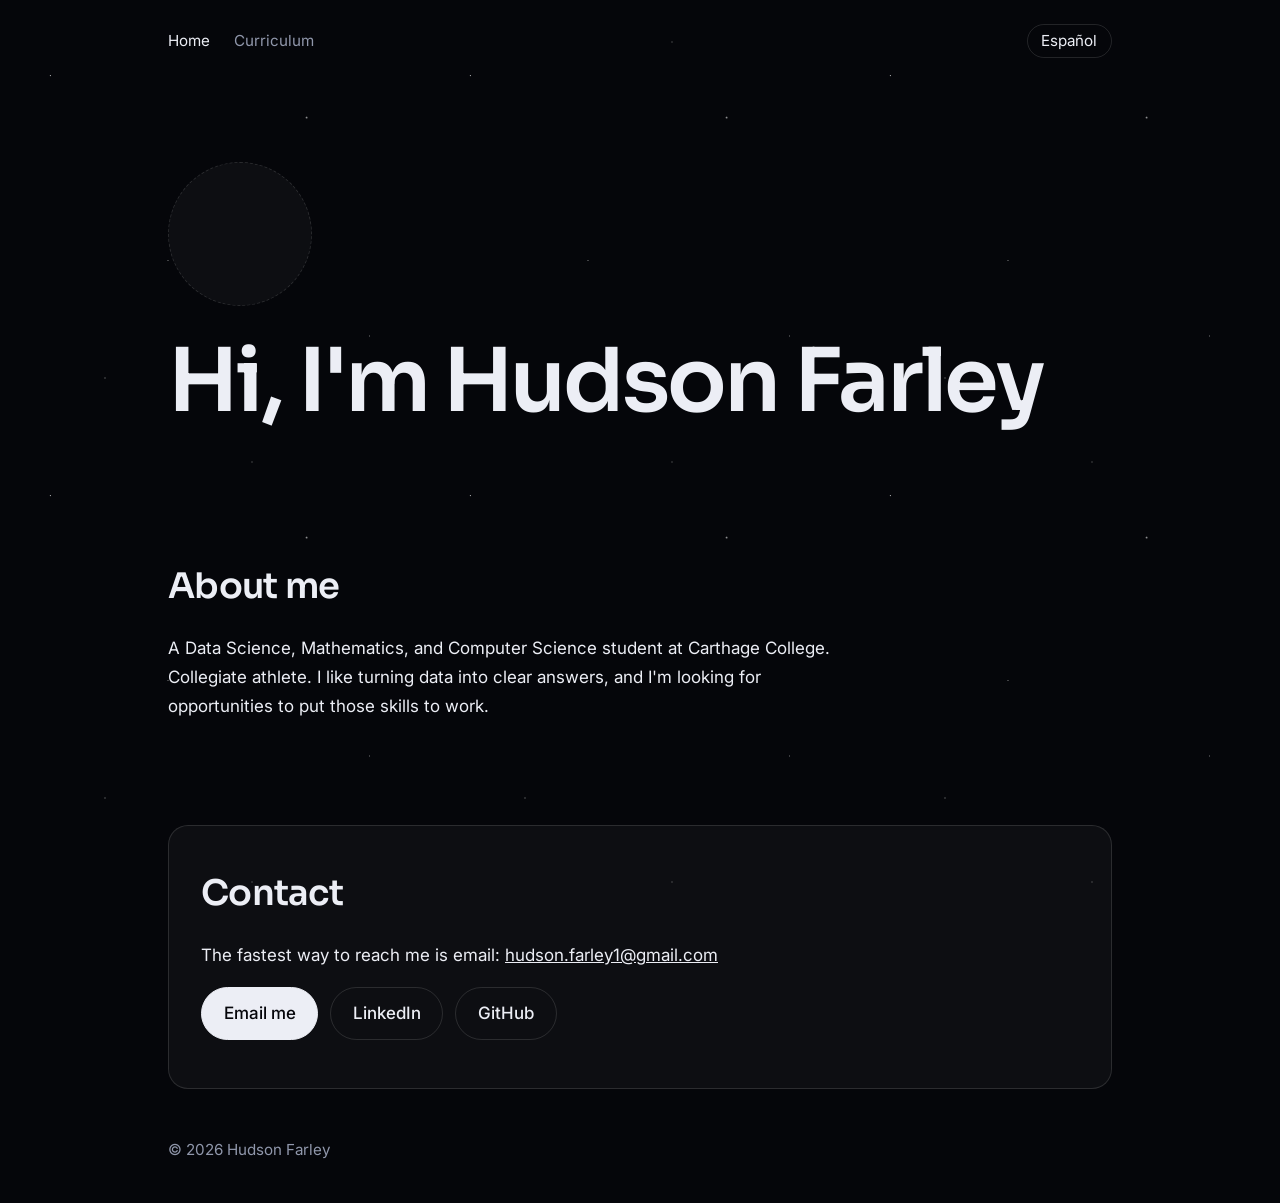
==== index.html @ 5ba435f9 "Update index.html" ====
<!DOCTYPE html>
<html lang="en">
<head>
<meta charset="utf-8">
<meta name="viewport" content="width=device-width, initial-scale=1">
<title>Hudson Farley | Portfolio</title>
<meta name="description" content="Hudson Farley: about me and contact information.">
<link rel="stylesheet" href="assets/style.css?v=3">
<style>
  .portrait{width:9rem;aspect-ratio:1;border-radius:50%;overflow:hidden;border:1px dashed var(--line);background:var(--card);margin-bottom:1.75rem}
  .portrait:has(img){border:1px solid var(--line)}
  .portrait img{width:100%;height:100%;object-fit:cover;display:block}
</style>
</head>
<body>
<div class="wrap">

  <nav aria-label="Main">
    <div class="links">
      <a href="index.html" aria-current="page" style="color:var(--ink)">Home</a>
      <a href="curriculum.html">Curriculum</a>
    </div>
    <a class="lang" href="es/index.html" hreflang="es" lang="es">Español</a>
  </nav>

  <header class="hero">
    <div class="portrait"><img src="images/portrait.jpg" alt="Photo of Hudson Farley" onerror="this.remove()"></div>
    <h1>Hi, I'm <span>Hudson Farley</span></h1>
  </header>

  <main>
    <section id="about">
      <h2>About me</h2>
      <p>A Data Science, Mathematics, and Computer Science student at Carthage College. Collegiate athlete. I like turning data into clear answers, and I'm looking for opportunities to put those skills to work.</p>
    </section>

    <section id="contact" class="contact">
      <h2>Contact</h2>
      <p>The fastest way to reach me is email: <a href="mailto:hudson.farley1@gmail.com">hudson.farley1@gmail.com</a></p>
      <div class="btns">
        <a class="btn primary" href="mailto:hudson.farley1@gmail.com">Email me</a>
        <a class="btn" href="https://www.linkedin.com/in/hudson-farley-6917283b4/">LinkedIn</a>
        <a class="btn" href="https://github.com/hdsn-frly">GitHub</a>
      </div>
    </section>
  </main>

  <footer>&copy; 2026 Hudson Farley</footer>
</div>
</body>
</html>
---- assets/style.css ----
@import url('https://fonts.googleapis.com/css2?family=Sora:wght@500;600;700&family=Inter:wght@400;500;600&display=swap');

:root{
  color-scheme:dark;
  --bg:#05060A; --ink:#ECEEF5; --muted:#9097AB; --line:rgba(255,255,255,.12);
  --card:rgba(255,255,255,.035); --accent:#8FB8FF;
  --display:'Sora',system-ui,sans-serif;
  --body:'Inter',system-ui,sans-serif;
  --ease:cubic-bezier(.4,0,.2,1);
}
*{box-sizing:border-box}
html{scroll-behavior:smooth;background:var(--bg)
  /* NOT WORKING ;background:radial-gradient(ellipse 70% 100% at 50% 0%,rgba(143,184,255,.14),transparent 70%) top/100% 90vh no-repeat,var(--bg) */
}body{margin:0;color:var(--ink);font:400 1.0625rem/1.7 var(--body);-webkit-font-smoothing:antialiased;overflow-x:clip}
body::before{content:"";position:fixed;inset:0;z-index:-1;pointer-events:none;background-size:420px 420px;background-image:
  radial-gradient(1px 1px at 12% 18%,rgba(255,255,255,.7),transparent),
  radial-gradient(1px 1px at 40% 62%,rgba(255,255,255,.5),transparent),
  radial-gradient(1.5px 1.5px at 73% 28%,rgba(255,255,255,.6),transparent),
  radial-gradient(1px 1px at 88% 80%,rgba(255,255,255,.45),transparent),
  radial-gradient(1px 1px at 25% 90%,rgba(255,255,255,.5),transparent),
  radial-gradient(1px 1px at 60% 10%,rgba(255,255,255,.4),transparent)}
a{color:inherit}
:focus-visible{outline:2px solid var(--accent);outline-offset:3px;border-radius:6px}
.wrap{max-width:62rem;margin:0 auto;padding:0 1.5rem}
h1,h2,h3{font-family:var(--display);line-height:1.1;margin:0;font-weight:600}
h2{font-size:clamp(1.6rem,3.5vw,2.2rem);letter-spacing:-.02em;margin-bottom:1.75rem}
p{max-width:62ch}

/* navvvvvvvvv */
nav{display:flex;justify-content:space-between;align-items:center;padding:1.5rem 0;gap:1rem;flex-wrap:wrap}
nav .links{display:flex;gap:1.5rem;flex-wrap:wrap}
nav a{text-decoration:none;font-size:.95rem;color:var(--muted);transition:color .25s var(--ease)}
nav a:hover{color:var(--ink)}
nav a.lang{color:var(--ink);border:1px solid var(--line);border-radius:99px;padding:.2rem .85rem;transition:border-color .25s var(--ease)}
nav a.lang:hover{border-color:rgba(255,255,255,.35)}

/* heroooooooo */
.hero{position:relative;isolation:isolate;padding:5rem 0}
/* NOT WORKING: remove this comment marker and its closing marker to bring the planet and ring back
.hero::after{content:"";position:absolute;z-index:-1;top:0;right:0;width:min(22rem,55vw);aspect-ratio:1;border-radius:50%;
  background:radial-gradient(circle at 32% 28%,rgba(143,184,255,.35),rgba(143,184,255,.06) 45%,transparent 70%);
  box-shadow:inset 0 0 0 1px var(--line),0 0 120px rgba(143,184,255,.12)}
.hero::before{content:"";position:absolute;z-index:-1;top:6rem;right:-1rem;width:min(30rem,75vw);height:min(8rem,20vw);border:1px solid var(--line);border-radius:50%;transform:rotate(-16deg)}
*/
.hero h1{font-size:clamp(2.8rem,9vw,5.5rem);letter-spacing:-.035em}
.hero p.lead{font-size:1.25rem;margin:1.5rem 0 2rem;color:var(--muted);max-width:52ch}
.btns{display:flex;gap:.75rem;flex-wrap:wrap}
.btn{display:inline-block;padding:.7rem 1.35rem;border-radius:99px;font-weight:500;text-decoration:none;border:1px solid var(--line)
  /* ;transition:background .25s var(--ease),border-color .25s var(--ease),transform .25s var(--ease) */
}
/* .btn:hover{border-color:rgba(255,255,255,.35);background:rgba(255,255,255,.06);transform:translateY(-2px)} */
.btn.primary{background:var(--ink);border-color:var(--ink);color:var(--bg)}
/* .btn.primary:hover{background:#fff;border-color:#fff} */
.stickers{display:flex;gap:.5rem;flex-wrap:wrap;margin-top:2.5rem}
.sticker{padding:.3rem .85rem;border-radius:99px;font-size:.9rem;font-weight:500;background:var(--card);border:1px solid var(--line);animation:rise .7s var(--ease) both}
.sticker:nth-child(2){animation-delay:.08s}.sticker:nth-child(3){animation-delay:.16s}
.sticker:nth-child(4){animation-delay:.24s}.sticker:nth-child(5){animation-delay:.32s}
.sticker:nth-child(6){animation-delay:.4s}.sticker:nth-child(7){animation-delay:.48s}
@keyframes rise{from{opacity:0;transform:translateY(8px)}to{opacity:1;transform:none}}

section{padding:3.5rem 0}

/* projectssssssssss */
.project{display:grid;grid-template-columns:2px 1fr auto;gap:1.25rem;background:var(--card);border:1px solid var(--line);border-radius:.9rem;padding:1.5rem;margin-bottom:1rem;align-items:start;transition:border-color .25s var(--ease),background .25s var(--ease)}
.project:hover{border-color:rgba(143,184,255,.45);background:rgba(255,255,255,.055)}
.project .bar{align-self:stretch;background:var(--accent);opacity:.7;border-radius:2px}
.project h3{font-size:1.35rem;letter-spacing:-.01em;margin-bottom:.4rem}
.project p{margin:.2rem 0 .9rem;color:var(--muted)}
.tags{display:flex;gap:.4rem;flex-wrap:wrap;list-style:none;padding:0;margin:0}
.tags li{font-size:.8rem;font-weight:500;padding:.1rem .65rem;border-radius:99px;border:1px solid var(--line);color:var(--muted)}
.project a.go{color:var(--accent);font-weight:500;white-space:nowrap;text-decoration:none}
.project a.go:hover{text-decoration:underline;text-underline-offset:4px}
@media(max-width:600px){.project{grid-template-columns:2px 1fr}.project a.go{grid-column:2}}

/* about / skills / timeline */
.two{display:grid;grid-template-columns:1.3fr 1fr;gap:3rem}
@media(max-width:760px){.two{grid-template-columns:1fr;gap:1.5rem}}
.skills{display:grid;gap:1.25rem}
.skills h3{font-size:1.05rem;margin-bottom:.3rem}
.skills p{margin:0;color:var(--muted)}
.timeline{list-style:none;margin:0;padding:0 0 0 1.5rem;border-left:1px solid var(--line)}
.timeline li{position:relative;margin-bottom:1.75rem}
.timeline li::before{content:"";position:absolute;left:calc(-1.5rem - 4px);top:.6rem;width:7px;height:7px;border-radius:50%;background:var(--accent);box-shadow:0 0 0 4px var(--bg)}
.timeline b{font-family:var(--display);font-weight:600;font-size:1.15rem}
.timeline span{display:block;color:var(--muted);font-size:.95rem}

/* galleryyyyyyyyyyyy */
.gallery{display:grid;grid-template-columns:repeat(auto-fit,minmax(200px,1fr));gap:1rem}
.gallery figure{margin:0;aspect-ratio:4/3;border-radius:.9rem;overflow:hidden;background:var(--card);border:1px dashed var(--line)}
.gallery figure:has(img){border:0}
.gallery img{width:100%;height:100%;object-fit:cover;display:block}

/* contaaaaaaaaaaaact */
.contact{background:var(--card);border:1px solid var(--line);border-radius:1.25rem;padding:3rem 2rem;margin:2rem 0 3rem}
footer{padding:0 0 2.5rem;color:var(--muted);font-size:.95rem}
footer a:hover{color:var(--ink)}

/* language picker (unused now) */
.picker{position:relative;isolation:isolate;min-height:100vh;display:grid;place-content:center;text-align:center;padding:2rem}
.picker::after{content:"";position:absolute;z-index:-1;left:50%;top:50%;width:min(30rem,85vw);aspect-ratio:1;transform:translate(-50%,-50%);border-radius:50%;
  background:radial-gradient(circle at 35% 30%,rgba(143,184,255,.28),rgba(143,184,255,.05) 50%,transparent 72%);
  box-shadow:inset 0 0 0 1px var(--line),0 0 140px rgba(143,184,255,.1)}
.picker h1{font-size:clamp(2.2rem,7vw,4rem);letter-spacing:-.03em;margin-bottom:2rem}
.picker .btns{justify-content:center}
.picker .btn{font-size:1.15rem;padding:.9rem 1.9rem}

@media (prefers-reduced-motion:reduce){
  html{scroll-behavior:auto}.sticker{animation:none}.btn,.project,nav a{transition:none}
}
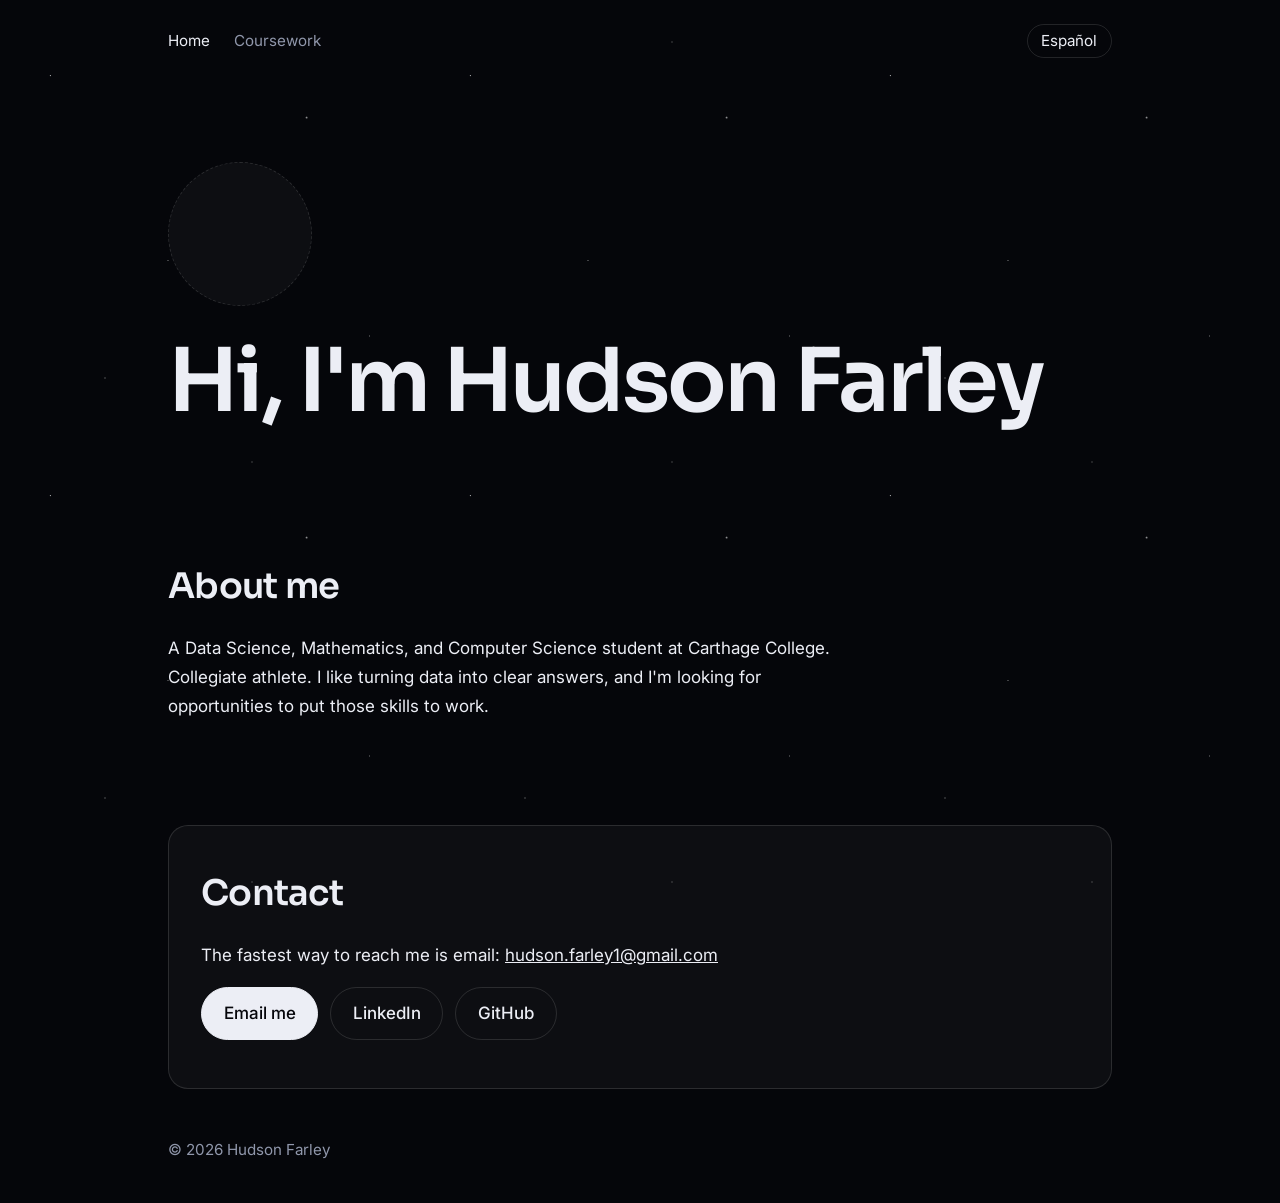
==== commit 59e80e9f: "Update index.html" ====
--- a/index.html
+++ b/index.html
@@ -18,7 +18,7 @@
   <nav aria-label="Main">
     <div class="links">
       <a href="index.html" aria-current="page" style="color:var(--ink)">Home</a>
-      <a href="curriculum.html">Curriculum</a>
+      <a href="coursework.html">Coursework</a>
     </div>
     <a class="lang" href="es/index.html" hreflang="es" lang="es">Español</a>
   </nav>
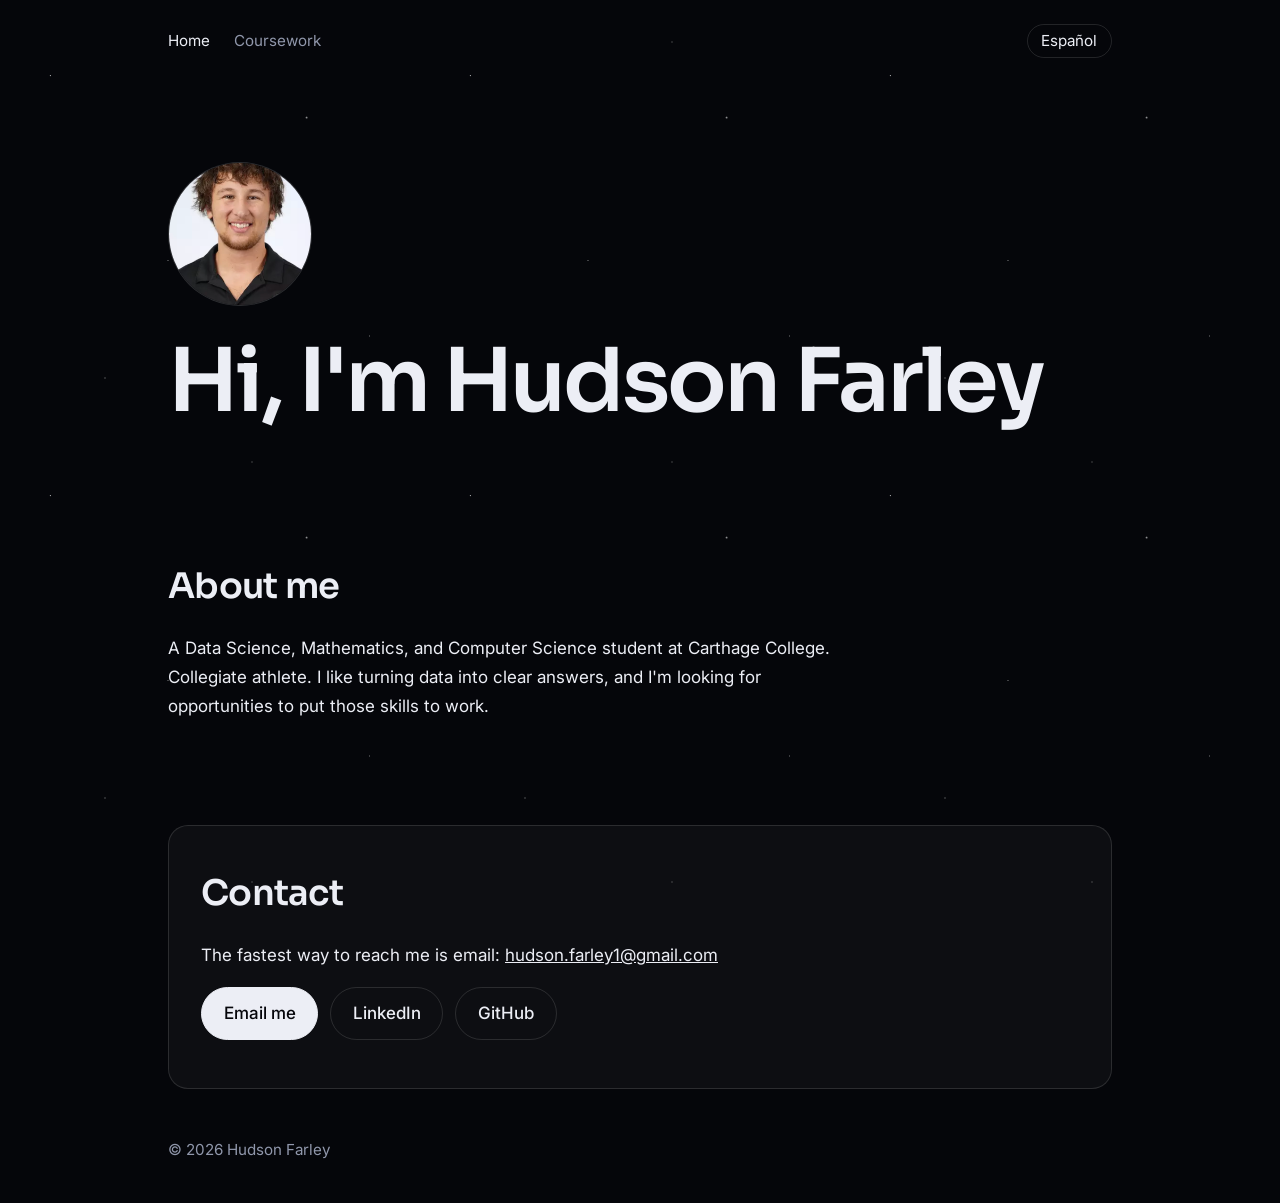
==== commit e80dd28c: "Update index.html" ====
--- a/index.html
+++ b/index.html
@@ -24,7 +24,7 @@
   </nav>
 
   <header class="hero">
-    <div class="portrait"><img src="images/portrait.jpg" alt="Photo of Hudson Farley" onerror="this.remove()"></div>
+    <div class="portrait"><img src="images/portrait.png" alt="Photo of Hudson Farley" onerror="this.remove()"></div>
     <h1>Hi, I'm <span>Hudson Farley</span></h1>
   </header>
 
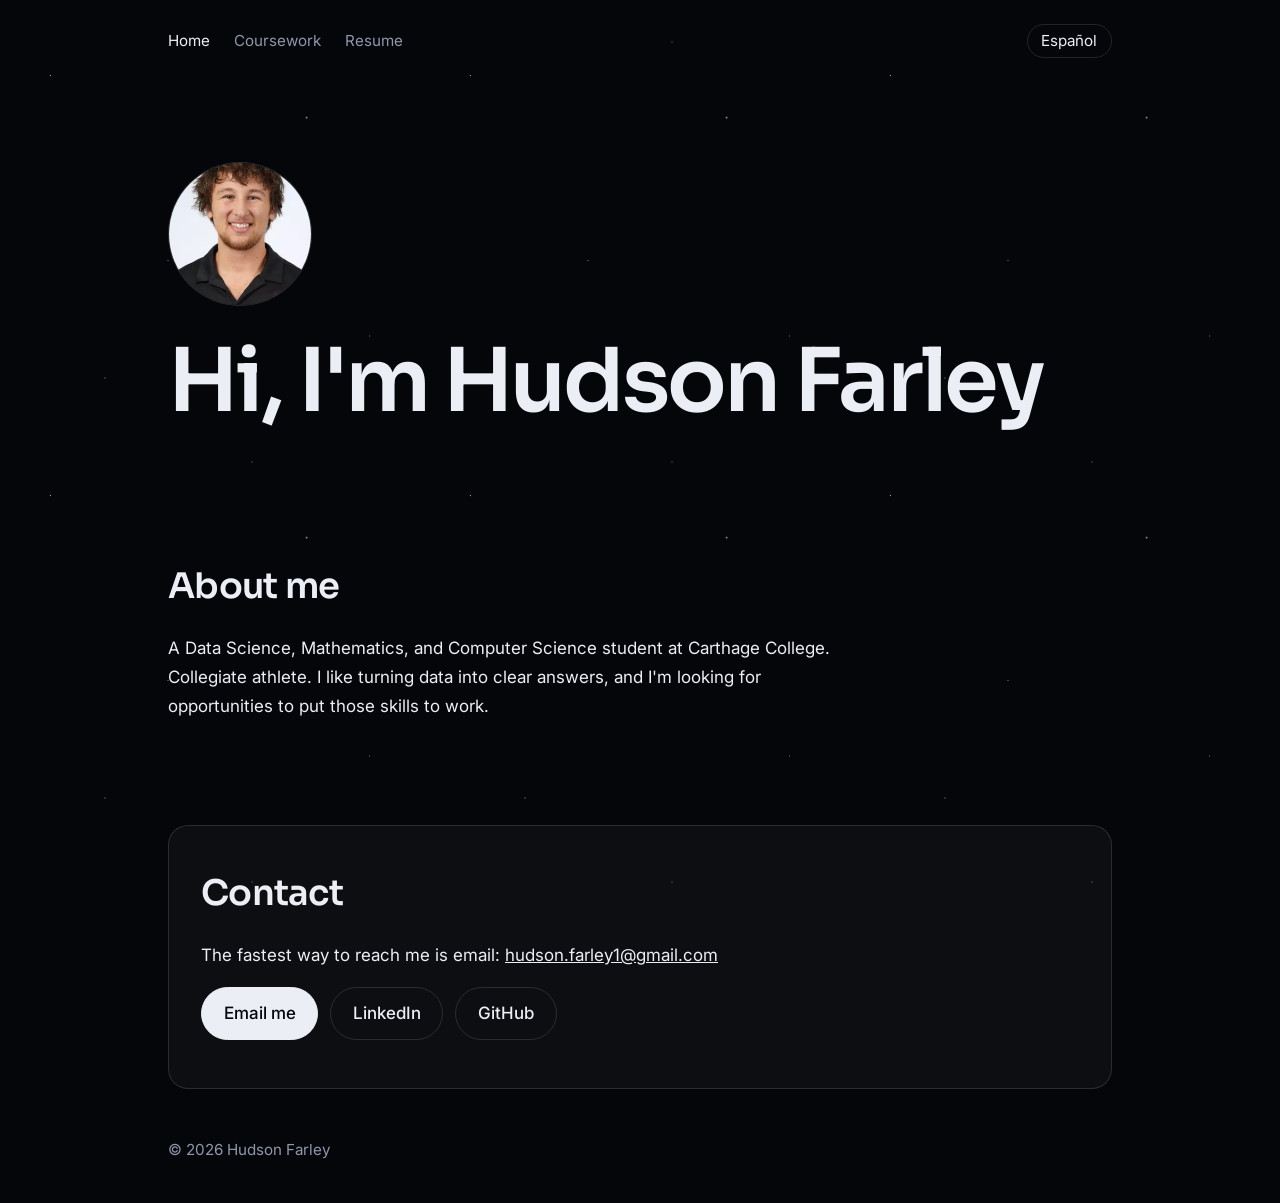
==== commit 317a51ff: "Update index.html" ====
--- a/index.html
+++ b/index.html
@@ -19,6 +19,7 @@
     <div class="links">
       <a href="index.html" aria-current="page" style="color:var(--ink)">Home</a>
       <a href="coursework.html">Coursework</a>
+      <a href="resume.html">Resume</a>
     </div>
     <a class="lang" href="es/index.html" hreflang="es" lang="es">Español</a>
   </nav>
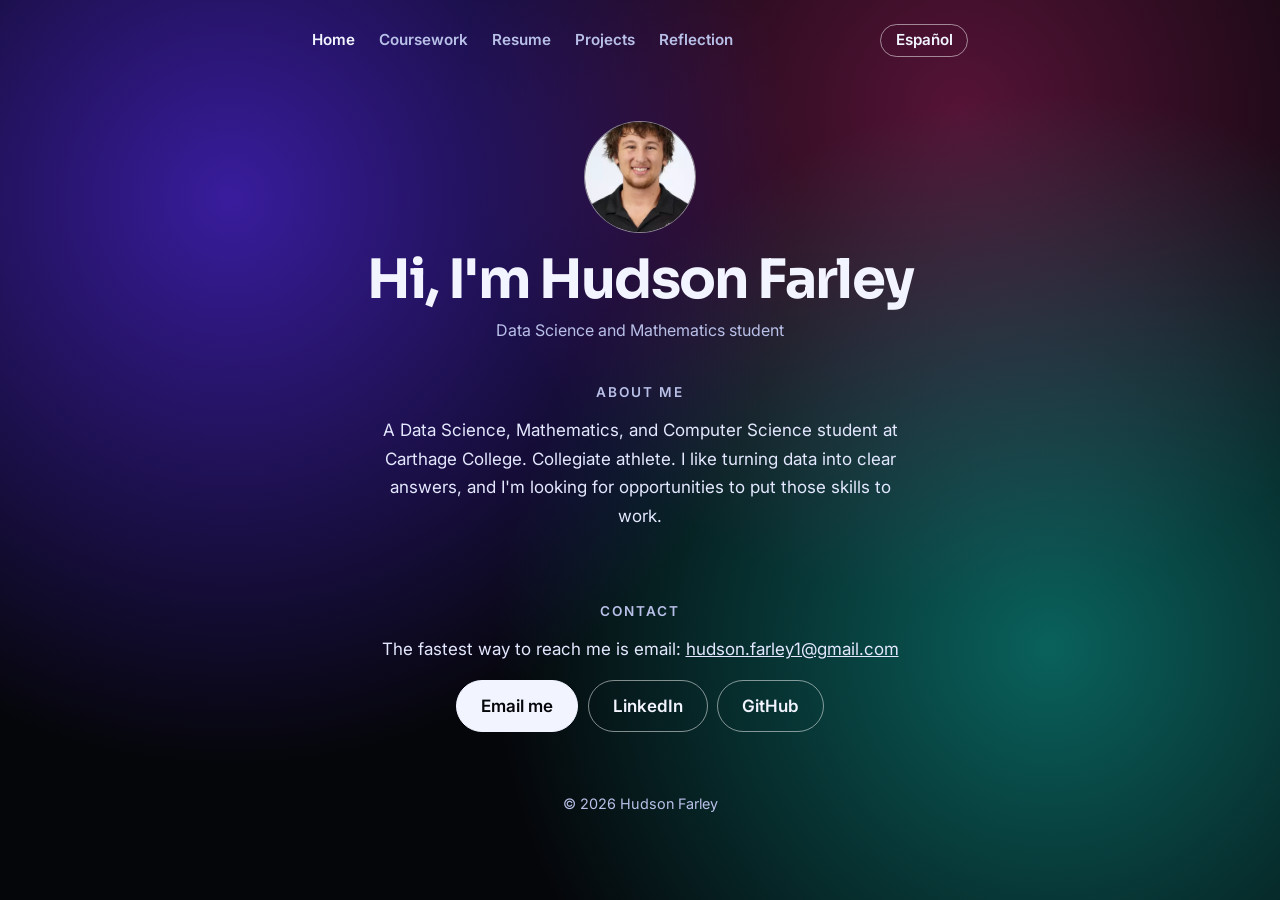
==== commit a3a2e15f: "Update index.html" ====
--- a/index.html
+++ b/index.html
@@ -20,6 +20,8 @@
       <a href="index.html" aria-current="page" style="color:var(--ink)">Home</a>
       <a href="coursework.html">Coursework</a>
       <a href="resume.html">Resume</a>
+      <a href="projects.html">Projects</a>
+      <a href="reflection.html">Reflection</a>
     </div>
     <a class="lang" href="es/index.html" hreflang="es" lang="es">Español</a>
   </nav>
--- a/assets/style.css
+++ b/assets/style.css
@@ -1,109 +1,54 @@
-@import url('https://fonts.googleapis.com/css2?family=Sora:wght@500;600;700&family=Inter:wght@400;500;600&display=swap');
+@import url('https://fonts.googleapis.com/css2?family=Sora:wght@600;700&family=Inter:wght@400;600&display=swap');
 
 :root{
   color-scheme:dark;
-  --bg:#05060A; --ink:#ECEEF5; --muted:#9097AB; --line:rgba(255,255,255,.12);
-  --card:rgba(255,255,255,.035); --accent:#8FB8FF;
-  --display:'Sora',system-ui,sans-serif;
-  --body:'Inter',system-ui,sans-serif;
-  --ease:cubic-bezier(.4,0,.2,1);
+  --ink:#F2F4FF; --muted:#B9C0E8; --line:rgba(255,255,255,.5);
+  --card:rgba(5,6,10,.5); --accent:#7DD3FC;
 }
 *{box-sizing:border-box}
-html{scroll-behavior:smooth;background:var(--bg)
-  /* NOT WORKING ;background:radial-gradient(ellipse 70% 100% at 50% 0%,rgba(143,184,255,.14),transparent 70%) top/100% 90vh no-repeat,var(--bg) */
-}body{margin:0;color:var(--ink);font:400 1.0625rem/1.7 var(--body);-webkit-font-smoothing:antialiased;overflow-x:clip}
-body::before{content:"";position:fixed;inset:0;z-index:-1;pointer-events:none;background-size:420px 420px;background-image:
-  radial-gradient(1px 1px at 12% 18%,rgba(255,255,255,.7),transparent),
-  radial-gradient(1px 1px at 40% 62%,rgba(255,255,255,.5),transparent),
-  radial-gradient(1.5px 1.5px at 73% 28%,rgba(255,255,255,.6),transparent),
-  radial-gradient(1px 1px at 88% 80%,rgba(255,255,255,.45),transparent),
-  radial-gradient(1px 1px at 25% 90%,rgba(255,255,255,.5),transparent),
-  radial-gradient(1px 1px at 60% 10%,rgba(255,255,255,.4),transparent)}
+html{scroll-behavior:smooth;min-height:100%;background:
+  radial-gradient(circle at 18% 22%,rgba(91,43,255,.6),transparent 45%),
+  radial-gradient(circle at 82% 72%,rgba(15,208,192,.45),transparent 45%),
+  radial-gradient(circle at 75% 12%,rgba(255,46,147,.32),transparent 40%),
+  #05060A;background-attachment:fixed}
+body{margin:0;color:var(--ink);font:400 1.0625rem/1.7 Inter,system-ui,sans-serif;-webkit-font-smoothing:antialiased}
 a{color:inherit}
 :focus-visible{outline:2px solid var(--accent);outline-offset:3px;border-radius:6px}
-.wrap{max-width:62rem;margin:0 auto;padding:0 1.5rem}
-h1,h2,h3{font-family:var(--display);line-height:1.1;margin:0;font-weight:600}
-h2{font-size:clamp(1.6rem,3.5vw,2.2rem);letter-spacing:-.02em;margin-bottom:1.75rem}
-p{max-width:62ch}
+.wrap{max-width:44rem;margin:0 auto;padding:0 1.5rem}
+h1,h2,h3{font-family:Sora,system-ui,sans-serif;margin:0;line-height:1.1}
+p{max-width:34rem;margin:0 auto 1rem;color:#E4E8FF}
 
-/* navvvvvvvvv */
-nav{display:flex;justify-content:space-between;align-items:center;padding:1.5rem 0;gap:1rem;flex-wrap:wrap}
+/* nav */
+nav{display:flex;justify-content:space-between;align-items:center;flex-wrap:wrap;gap:.75rem 1rem;padding:1.5rem 0}
 nav .links{display:flex;gap:1.5rem;flex-wrap:wrap}
-nav a{text-decoration:none;font-size:.95rem;color:var(--muted);transition:color .25s var(--ease)}
-nav a:hover{color:var(--ink)}
-nav a.lang{color:var(--ink);border:1px solid var(--line);border-radius:99px;padding:.2rem .85rem;transition:border-color .25s var(--ease)}
-nav a.lang:hover{border-color:rgba(255,255,255,.35)}
+nav a{text-decoration:none;font-size:.95rem;font-weight:600;color:var(--muted)}
+nav a[aria-current="page"]{color:var(--ink)}
+nav a.lang{color:var(--ink);border:1px solid var(--line);border-radius:99px;padding:.15rem .9rem}
 
-/* heroooooooo */
-.hero{position:relative;isolation:isolate;padding:5rem 0}
-/* NOT WORKING: remove this comment marker and its closing marker to bring the planet and ring back
-.hero::after{content:"";position:absolute;z-index:-1;top:0;right:0;width:min(22rem,55vw);aspect-ratio:1;border-radius:50%;
-  background:radial-gradient(circle at 32% 28%,rgba(143,184,255,.35),rgba(143,184,255,.06) 45%,transparent 70%);
-  box-shadow:inset 0 0 0 1px var(--line),0 0 120px rgba(143,184,255,.12)}
-.hero::before{content:"";position:absolute;z-index:-1;top:6rem;right:-1rem;width:min(30rem,75vw);height:min(8rem,20vw);border:1px solid var(--line);border-radius:50%;transform:rotate(-16deg)}
-*/
-.hero h1{font-size:clamp(2.8rem,9vw,5.5rem);letter-spacing:-.035em}
-.hero p.lead{font-size:1.25rem;margin:1.5rem 0 2rem;color:var(--muted);max-width:52ch}
-.btns{display:flex;gap:.75rem;flex-wrap:wrap}
-.btn{display:inline-block;padding:.7rem 1.35rem;border-radius:99px;font-weight:500;text-decoration:none;border:1px solid var(--line)
-  /* ;transition:background .25s var(--ease),border-color .25s var(--ease),transform .25s var(--ease) */
-}
-/* .btn:hover{border-color:rgba(255,255,255,.35);background:rgba(255,255,255,.06);transform:translateY(-2px)} */
-.btn.primary{background:var(--ink);border-color:var(--ink);color:var(--bg)}
-/* .btn.primary:hover{background:#fff;border-color:#fff} */
-.stickers{display:flex;gap:.5rem;flex-wrap:wrap;margin-top:2.5rem}
-.sticker{padding:.3rem .85rem;border-radius:99px;font-size:.9rem;font-weight:500;background:var(--card);border:1px solid var(--line);animation:rise .7s var(--ease) both}
-.sticker:nth-child(2){animation-delay:.08s}.sticker:nth-child(3){animation-delay:.16s}
-.sticker:nth-child(4){animation-delay:.24s}.sticker:nth-child(5){animation-delay:.32s}
-.sticker:nth-child(6){animation-delay:.4s}.sticker:nth-child(7){animation-delay:.48s}
-@keyframes rise{from{opacity:0;transform:translateY(8px)}to{opacity:1;transform:none}}
+/* hero: picture, name, tagline */
+.hero{display:flex;flex-direction:column;align-items:center;text-align:center;padding:2.5rem 0 1rem}
+.hero .portrait{width:112px;height:112px;margin:0;border-radius:50%;border:1px solid var(--line);background:var(--card);overflow:hidden;display:flex;align-items:center;justify-content:center;font:600 1.9rem Sora,sans-serif}
+.hero .portrait:empty::after{content:"HF"}
+.hero .portrait img{width:100%;height:100%;object-fit:cover;display:block}
+.hero h1{margin-top:1.1rem;font-size:clamp(2.4rem,8vw,3.4rem);font-weight:700;letter-spacing:-.03em}
+.hero h1::after{content:"Data Science and Mathematics student";display:block;margin-top:.6rem;font:400 1rem Inter,system-ui,sans-serif;letter-spacing:0;color:var(--muted)}
+html[lang="es"] .hero h1::after{content:"Estudiante de Ciencia de Datos y Matem\00E1ticas"}
 
-section{padding:3.5rem 0}
+/* sections */
+main>section{padding:1.75rem 0;text-align:center}
+main h2{font-size:1.6rem;font-weight:700;letter-spacing:-.02em;margin-bottom:1rem}
+#about>h2,#contact>h2{font:600 .85rem Inter,system-ui,sans-serif;letter-spacing:.14em;text-transform:uppercase;color:var(--muted)}
 
-/* projectssssssssss */
-.project{display:grid;grid-template-columns:2px 1fr auto;gap:1.25rem;background:var(--card);border:1px solid var(--line);border-radius:.9rem;padding:1.5rem;margin-bottom:1rem;align-items:start;transition:border-color .25s var(--ease),background .25s var(--ease)}
-.project:hover{border-color:rgba(143,184,255,.45);background:rgba(255,255,255,.055)}
-.project .bar{align-self:stretch;background:var(--accent);opacity:.7;border-radius:2px}
-.project h3{font-size:1.35rem;letter-spacing:-.01em;margin-bottom:.4rem}
-.project p{margin:.2rem 0 .9rem;color:var(--muted)}
-.tags{display:flex;gap:.4rem;flex-wrap:wrap;list-style:none;padding:0;margin:0}
-.tags li{font-size:.8rem;font-weight:500;padding:.1rem .65rem;border-radius:99px;border:1px solid var(--line);color:var(--muted)}
-.project a.go{color:var(--accent);font-weight:500;white-space:nowrap;text-decoration:none}
-.project a.go:hover{text-decoration:underline;text-underline-offset:4px}
-@media(max-width:600px){.project{grid-template-columns:2px 1fr}.project a.go{grid-column:2}}
+/* buttons (no hover effects) */
+.btns{display:flex;justify-content:center;gap:.6rem;flex-wrap:wrap}
+.btn{display:inline-block;padding:.65rem 1.5rem;border-radius:99px;font-weight:600;text-decoration:none;border:1px solid var(--line);color:var(--ink)}
+.btn.primary{background:var(--ink);border-color:var(--ink);color:#05060A}
 
-/* about / skills / timeline */
-.two{display:grid;grid-template-columns:1.3fr 1fr;gap:3rem}
-@media(max-width:760px){.two{grid-template-columns:1fr;gap:1.5rem}}
-.skills{display:grid;gap:1.25rem}
-.skills h3{font-size:1.05rem;margin-bottom:.3rem}
-.skills p{margin:0;color:var(--muted)}
-.timeline{list-style:none;margin:0;padding:0 0 0 1.5rem;border-left:1px solid var(--line)}
-.timeline li{position:relative;margin-bottom:1.75rem}
-.timeline li::before{content:"";position:absolute;left:calc(-1.5rem - 4px);top:.6rem;width:7px;height:7px;border-radius:50%;background:var(--accent);box-shadow:0 0 0 4px var(--bg)}
-.timeline b{font-family:var(--display);font-weight:600;font-size:1.15rem}
-.timeline span{display:block;color:var(--muted);font-size:.95rem}
+/* course chips */
+.tags{display:flex;justify-content:center;flex-wrap:wrap;gap:.5rem;list-style:none;margin:0;padding:0}
+.tags li{padding:.2rem .8rem;border-radius:99px;font-size:.85rem;color:#E4E8FF;border:1px solid rgba(255,255,255,.28);background:rgba(255,255,255,.05)}
 
-/* galleryyyyyyyyyyyy */
-.gallery{display:grid;grid-template-columns:repeat(auto-fit,minmax(200px,1fr));gap:1rem}
-.gallery figure{margin:0;aspect-ratio:4/3;border-radius:.9rem;overflow:hidden;background:var(--card);border:1px dashed var(--line)}
-.gallery figure:has(img){border:0}
-.gallery img{width:100%;height:100%;object-fit:cover;display:block}
+/* resume image */
+main img{margin-left:auto!important;margin-right:auto!important}
 
-/* contaaaaaaaaaaaact */
-.contact{background:var(--card);border:1px solid var(--line);border-radius:1.25rem;padding:3rem 2rem;margin:2rem 0 3rem}
-footer{padding:0 0 2.5rem;color:var(--muted);font-size:.95rem}
-footer a:hover{color:var(--ink)}
-
-/* language picker (unused now) */
-.picker{position:relative;isolation:isolate;min-height:100vh;display:grid;place-content:center;text-align:center;padding:2rem}
-.picker::after{content:"";position:absolute;z-index:-1;left:50%;top:50%;width:min(30rem,85vw);aspect-ratio:1;transform:translate(-50%,-50%);border-radius:50%;
-  background:radial-gradient(circle at 35% 30%,rgba(143,184,255,.28),rgba(143,184,255,.05) 50%,transparent 72%);
-  box-shadow:inset 0 0 0 1px var(--line),0 0 140px rgba(143,184,255,.1)}
-.picker h1{font-size:clamp(2.2rem,7vw,4rem);letter-spacing:-.03em;margin-bottom:2rem}
-.picker .btns{justify-content:center}
-.picker .btn{font-size:1.15rem;padding:.9rem 1.9rem}
-
-@media (prefers-reduced-motion:reduce){
-  html{scroll-behavior:auto}.sticker{animation:none}.btn,.project,nav a{transition:none}
-}
+footer{padding:2rem 0 2.5rem;text-align:center;color:var(--muted);font-size:.9rem}
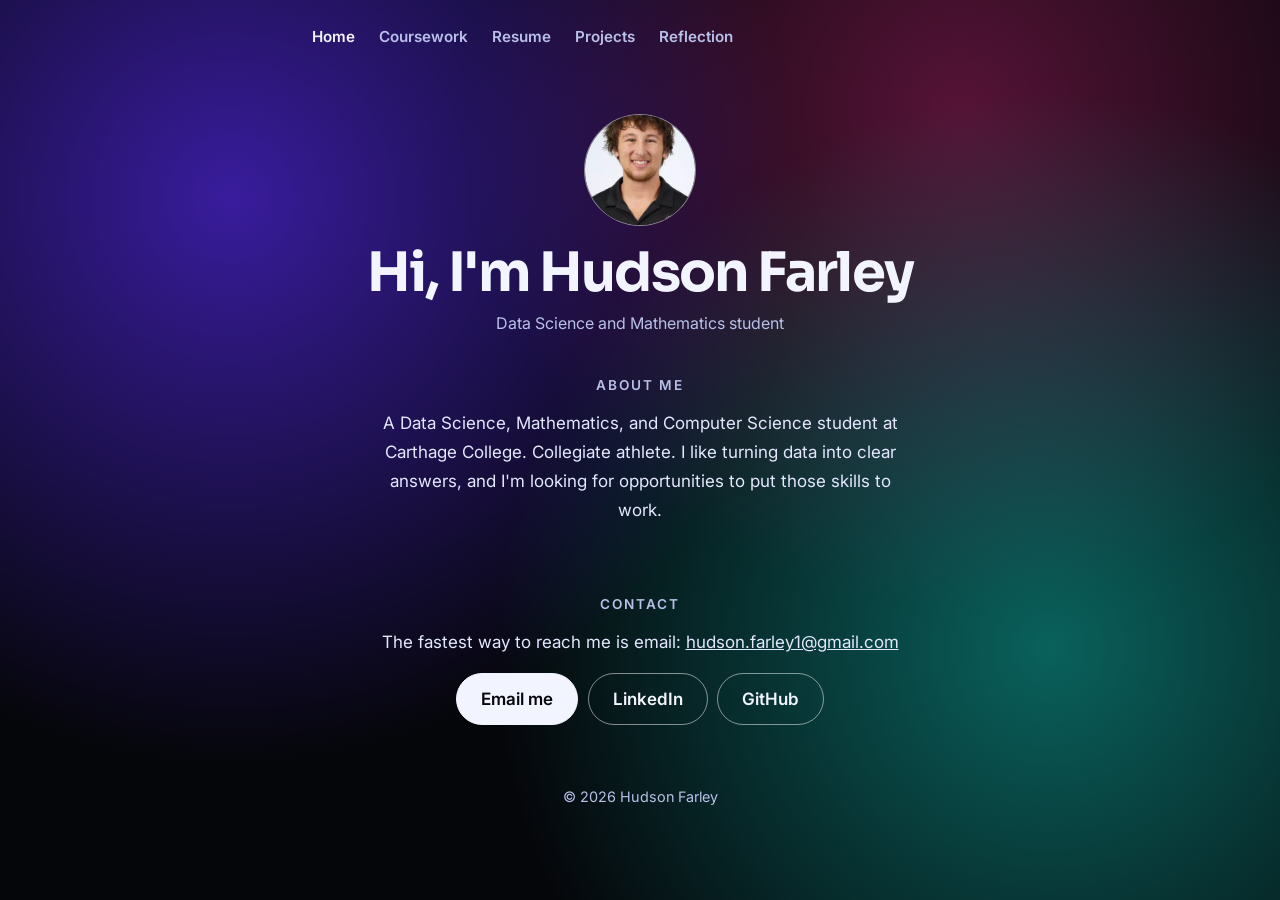
==== commit 83f19cd7: "Update index.html" ====
--- a/index.html
+++ b/index.html
@@ -23,7 +23,6 @@
       <a href="projects.html">Projects</a>
       <a href="reflection.html">Reflection</a>
     </div>
-    <a class="lang" href="es/index.html" hreflang="es" lang="es">Español</a>
   </nav>
 
   <header class="hero">
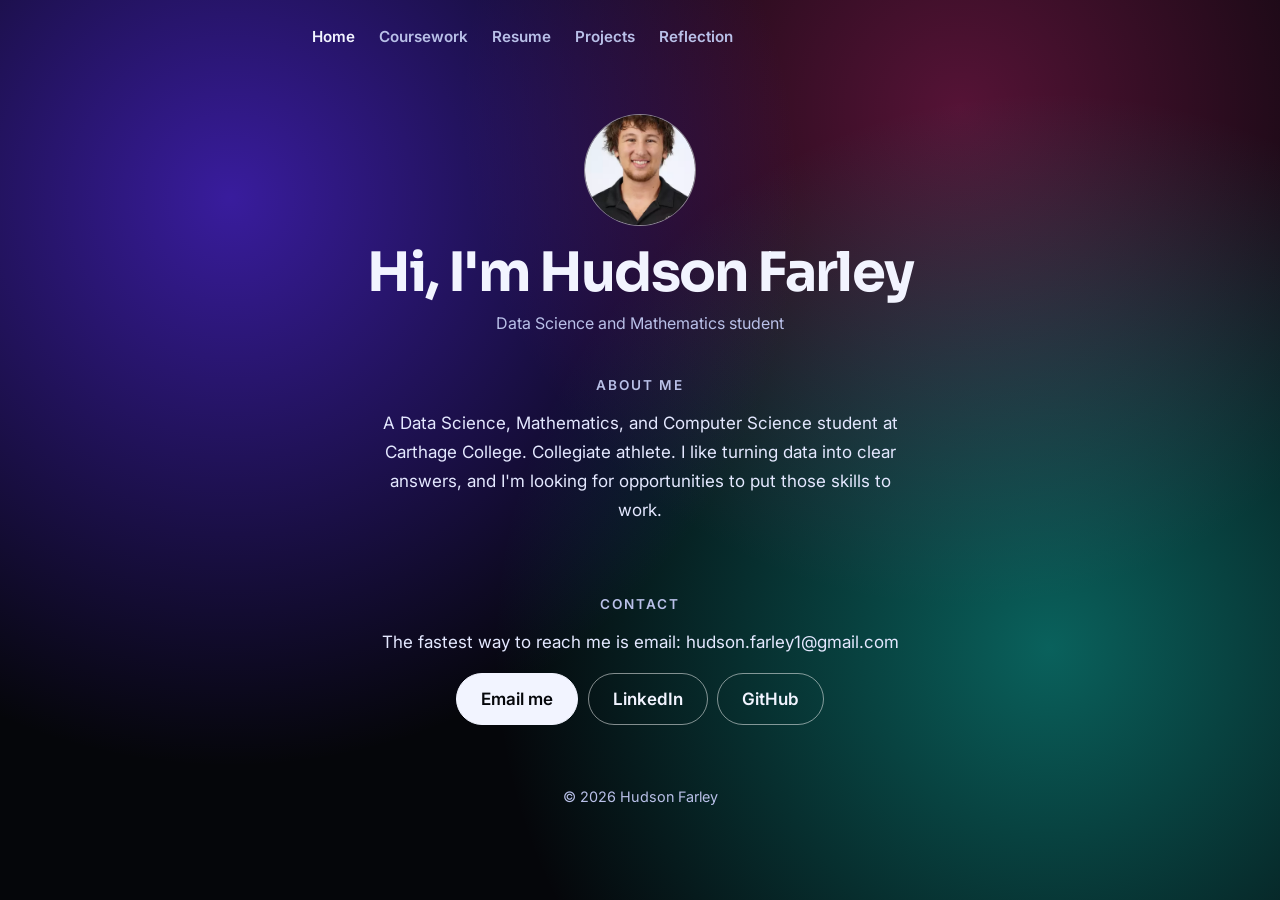
==== commit a4d48c21: "Update index.html" ====
--- a/index.html
+++ b/index.html
@@ -38,9 +38,9 @@
 
     <section id="contact" class="contact">
       <h2>Contact</h2>
-      <p>The fastest way to reach me is email: <a href="mailto:hudson.farley1@gmail.com">hudson.farley1@gmail.com</a></p>
+      <p>The fastest way to reach me is email: hudson.farley1@gmail.com</p>
       <div class="btns">
-        <a class="btn primary" href="mailto:hudson.farley1@gmail.com">Email me</a>
+      <a class="btn primary" href="https://mail.google.com/mail/?view=cm&amp;fs=1&amp;to=hudson.farley1@gmail.com" target="_blank" rel="noopener">Email me</a>        
         <a class="btn" href="https://www.linkedin.com/in/hudson-farley-6917283b4/">LinkedIn</a>
         <a class="btn" href="https://github.com/hdsn-frly">GitHub</a>
       </div>
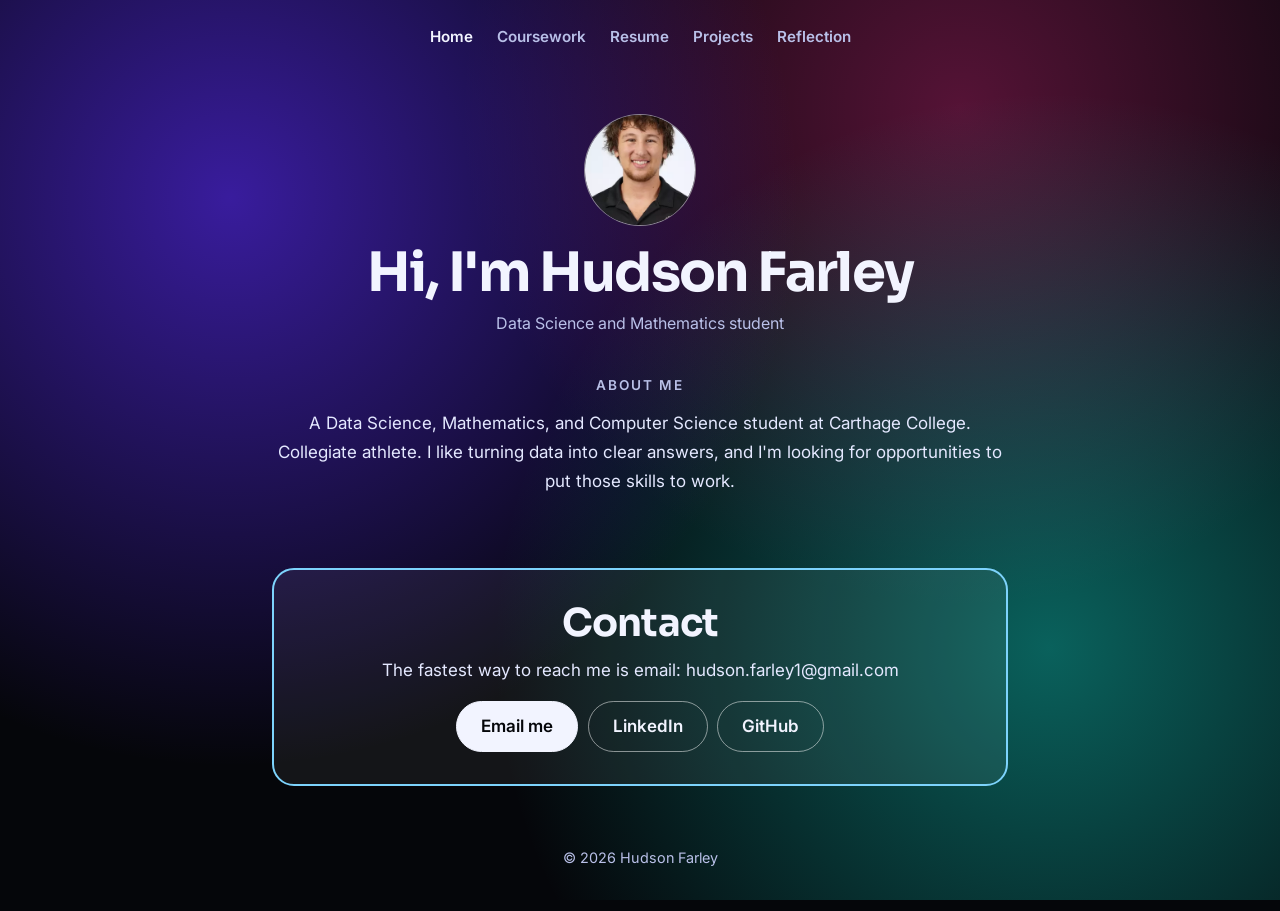
==== commit 3347787f: "Update index.html" ====
--- a/index.html
+++ b/index.html
@@ -36,13 +36,15 @@
       <p>A Data Science, Mathematics, and Computer Science student at Carthage College. Collegiate athlete. I like turning data into clear answers, and I'm looking for opportunities to put those skills to work.</p>
     </section>
 
-    <section id="contact" class="contact">
-      <h2>Contact</h2>
-      <p>The fastest way to reach me is email: hudson.farley1@gmail.com</p>
-      <div class="btns">
-      <a class="btn primary" href="https://mail.google.com/mail/?view=cm&amp;fs=1&amp;to=hudson.farley1@gmail.com" target="_blank" rel="noopener">Email me</a>        
-        <a class="btn" href="https://www.linkedin.com/in/hudson-farley-6917283b4/">LinkedIn</a>
-        <a class="btn" href="https://github.com/hdsn-frly">GitHub</a>
+    <section id="contact">
+      <div class="feature">
+        <h2>Contact</h2>
+        <p>The fastest way to reach me is email: hudson.farley1@gmail.com</p>
+        <div class="btns">
+          <a class="btn primary" href="https://mail.google.com/mail/?view=cm&amp;fs=1&amp;to=hudson.farley1@gmail.com" target="_blank" rel="noopener">Email me</a>
+          <a class="btn" href="https://www.linkedin.com/in/hudson-farley-6917283b4/">LinkedIn</a>
+          <a class="btn" href="https://github.com/hdsn-frly">GitHub</a>
+        </div>
       </div>
     </section>
   </main>
--- a/assets/style.css
+++ b/assets/style.css
@@ -14,13 +14,13 @@
 body{margin:0;color:var(--ink);font:400 1.0625rem/1.7 Inter,system-ui,sans-serif;-webkit-font-smoothing:antialiased}
 a{color:inherit}
 :focus-visible{outline:2px solid var(--accent);outline-offset:3px;border-radius:6px}
-.wrap{max-width:44rem;margin:0 auto;padding:0 1.5rem}
+.wrap{max-width:60rem;margin:0 auto;padding:0 1.5rem}
 h1,h2,h3{font-family:Sora,system-ui,sans-serif;margin:0;line-height:1.1}
-p{max-width:34rem;margin:0 auto 1rem;color:#E4E8FF}
+p{max-width:46rem;margin:0 auto 1rem;color:#E4E8FF}
 
 /* nav */
-nav{display:flex;justify-content:space-between;align-items:center;flex-wrap:wrap;gap:.75rem 1rem;padding:1.5rem 0}
-nav .links{display:flex;gap:1.5rem;flex-wrap:wrap}
+nav{display:flex;justify-content:center;align-items:center;flex-wrap:wrap;gap:.75rem 1rem;padding:1.5rem 0}
+nav .links{display:flex;justify-content:center;gap:1.5rem;flex-wrap:wrap}
 nav a{text-decoration:none;font-size:.95rem;font-weight:600;color:var(--muted)}
 nav a[aria-current="page"]{color:var(--ink)}
 nav a.lang{color:var(--ink);border:1px solid var(--line);border-radius:99px;padding:.15rem .9rem}
@@ -52,3 +52,11 @@
 main img{margin-left:auto!important;margin-right:auto!important}
 
 footer{padding:2rem 0 2.5rem;text-align:center;color:var(--muted);font-size:.9rem}
+/* wider essay, project cards, and concentration box */
+main .essay,main .proj,main .feature{max-width:46rem}
+
+/* boxes */
+.feature{max-width:46rem;margin:0 auto;padding:2rem 1.75rem;border:2px solid var(--accent,#7DD3FC);border-radius:22px;background:rgba(255,255,255,.06)}
+.feature h2{font-size:clamp(1.8rem,5vw,2.4rem);margin-bottom:.75rem}
+.feature p{margin-left:auto;margin-right:auto}
+.feature .kicker{margin:0 0 .4rem;font-size:.8rem;font-weight:600;letter-spacing:.14em;text-transform:uppercase;color:var(--accent,#7DD3FC)}
